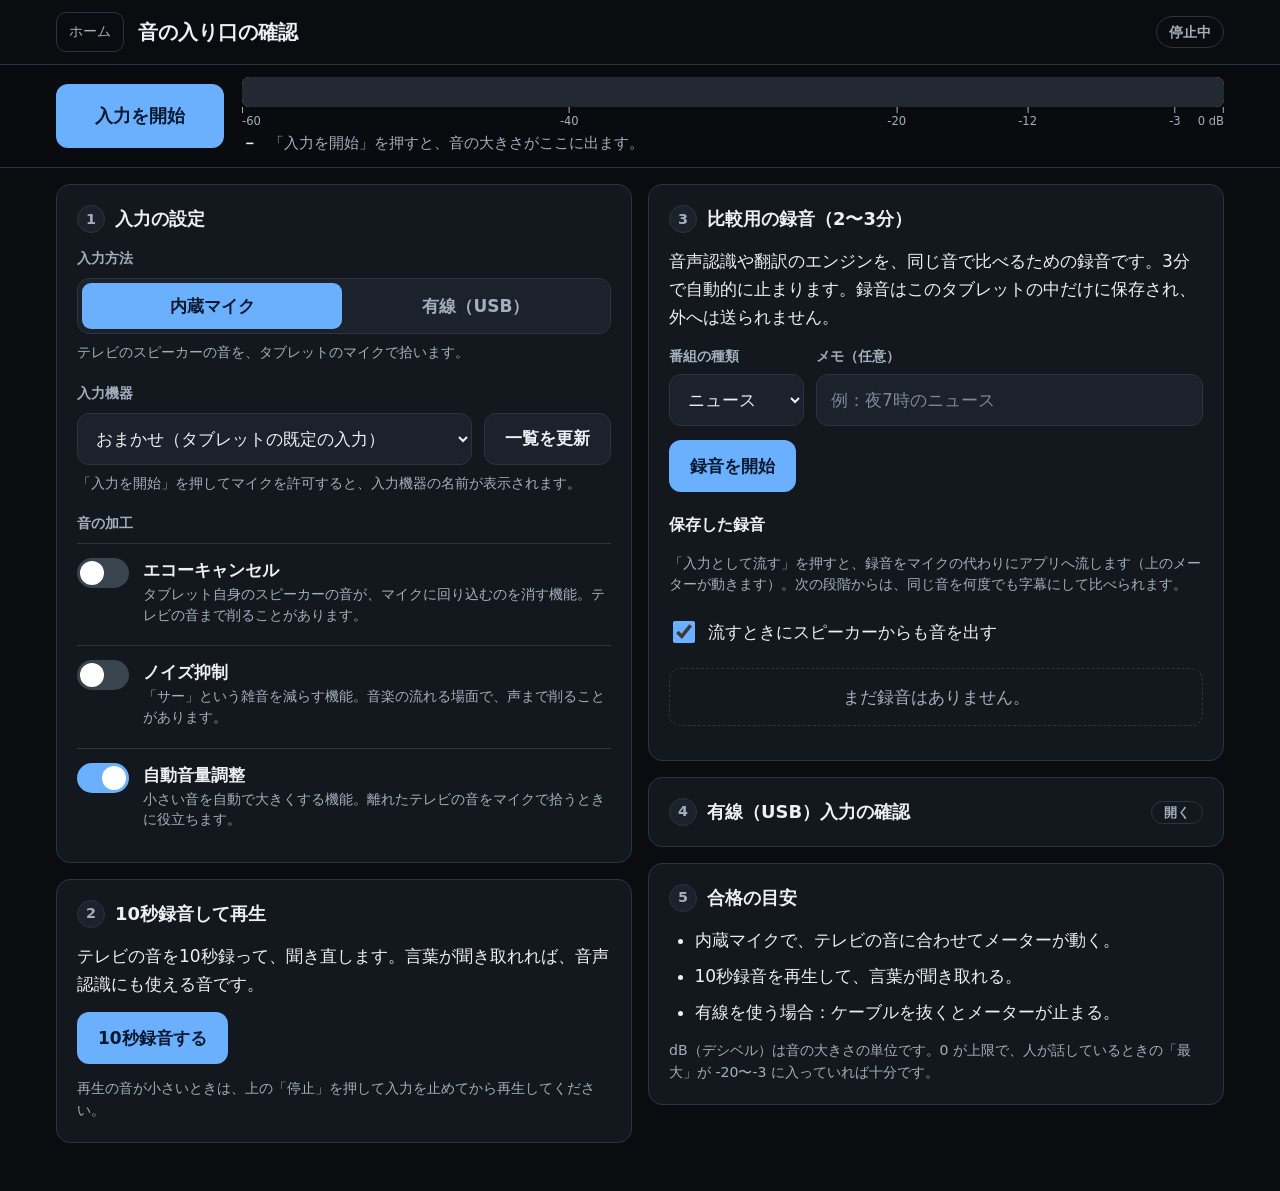
==== check.html @ 7e1a09d6 "フェーズ0：音の入り口の確認ページを追加 入力の選択、レベルメーター（音割れの警告つき）、10秒録音と再生、 端末内に保存する比較用の録音、有線（USB）入力の確認を備えた 確認ページと、今後のフェー" ====
<!doctype html>
<html lang="ja">
<head>
  <meta charset="utf-8">
  <meta name="viewport" content="width=device-width, initial-scale=1">
  <meta name="theme-color" content="#0a0c0f">
  <meta name="robots" content="noindex">
  <title>音の入り口の確認｜やさしい英語字幕</title>
  <link rel="icon" href="data:,">
  <link rel="stylesheet" href="css/style.css">
</head>
<body>
  <header class="top">
    <a class="top-back" href="./">ホーム</a>
    <h1>音の入り口の確認</h1>
    <span id="status" class="pill" data-state="idle">停止中</span>
  </header>

  <!-- 画面の上に貼り付く帯：開始/停止ボタンとレベルメーター -->
  <section class="meterbar" aria-label="入力の大きさ">
    <div class="meterbar-in">
      <button id="btnToggle" class="btn btn-primary btn-big" type="button">入力を開始</button>
      <div class="meter-wrap">
        <div id="meter" class="meter" role="meter" aria-label="入力の大きさ（dB）" aria-valuemin="-60" aria-valuemax="0" aria-valuenow="-60">
          <div id="meterCover" class="meter-cover"></div>
          <div id="meterPeak" class="meter-peak"></div>
        </div>
        <div class="meter-scale" aria-hidden="true">
          <span style="left:0%">-60</span>
          <span style="left:33.33%">-40</span>
          <span style="left:66.67%">-20</span>
          <span style="left:80%">-12</span>
          <span style="left:95%" class="wide-only">-3</span>
          <span style="left:100%">0 dB</span>
        </div>
        <p class="meter-text">
          <span id="meterRead" class="meter-read">－</span>
          <span id="clipBadge" class="badge badge-bad" hidden>音割れ</span>
          <span id="advice" class="advice" data-state="off"></span>
        </p>
      </div>
    </div>
  </section>

  <div class="alert-wrap"><div id="alert" class="alert" role="alert" hidden></div></div>

  <main class="cols">
    <div class="col">
      <section class="card">
        <h2><span class="num">1</span>入力の設定</h2>
        <fieldset id="inputSet" class="plain">
          <legend class="sr-only">入力の設定</legend>

          <div class="field">
            <span class="label">入力方法</span>
            <div class="seg" role="radiogroup" aria-label="入力方法">
              <label><input type="radio" name="mode" id="modeMic" value="mic"><span>内蔵マイク</span></label>
              <label><input type="radio" name="mode" id="modeLine" value="line"><span>有線（USB）</span></label>
            </div>
            <p id="modeHint" class="hint"></p>
          </div>

          <div class="field">
            <label class="label" for="device">入力機器</label>
            <div class="row">
              <select id="device" class="select grow"></select>
              <button id="btnRefresh" class="btn" type="button">一覧を更新</button>
            </div>
            <p id="deviceNote" class="hint"></p>
          </div>

          <div class="field">
            <span class="label">音の加工</span>
            <label class="switch">
              <input type="checkbox" id="chkEc">
              <span class="switch-ui" aria-hidden="true"></span>
              <span class="switch-text"><b>エコーキャンセル</b><small>タブレット自身のスピーカーの音が、マイクに回り込むのを消す機能。テレビの音まで削ることがあります。</small></span>
            </label>
            <label class="switch">
              <input type="checkbox" id="chkNs">
              <span class="switch-ui" aria-hidden="true"></span>
              <span class="switch-text"><b>ノイズ抑制</b><small>「サー」という雑音を減らす機能。音楽の流れる場面で、声まで削ることがあります。</small></span>
            </label>
            <label class="switch">
              <input type="checkbox" id="chkAgc">
              <span class="switch-ui" aria-hidden="true"></span>
              <span class="switch-text"><b>自動音量調整</b><small>小さい音を自動で大きくする機能。離れたテレビの音をマイクで拾うときに役立ちます。</small></span>
            </label>
          </div>
        </fieldset>

        <div id="actual" class="actual" hidden></div>
      </section>

      <section class="card">
        <h2><span class="num">2</span>10秒録音して再生</h2>
        <p>テレビの音を10秒録って、聞き直します。言葉が聞き取れれば、音声認識にも使える音です。</p>
        <div class="row wrap">
          <button id="btnShort" class="btn btn-primary" type="button">10秒録音する</button>
          <span id="shortMsg" class="hint"></span>
        </div>
        <progress id="shortBar" max="10" value="0" hidden></progress>
        <audio id="shortAudio" controls hidden></audio>
        <p class="hint">再生の音が小さいときは、上の「停止」を押して入力を止めてから再生してください。</p>
      </section>
    </div>

    <div class="col">
      <section class="card">
        <h2><span class="num">3</span>比較用の録音（2〜3分）</h2>
        <p>音声認識や翻訳のエンジンを、同じ音で比べるための録音です。3分で自動的に止まります。録音はこのタブレットの中だけに保存され、外へは送られません。</p>
        <div class="row wrap">
          <label class="stack">
            <span class="label">番組の種類</span>
            <select id="genre" class="select">
              <option>ニュース</option>
              <option>情報番組</option>
              <option>バラエティ</option>
              <option>ドラマ</option>
              <option>その他</option>
            </select>
          </label>
          <label class="stack grow">
            <span class="label">メモ（任意）</span>
            <input id="memo" class="input" type="text" maxlength="40" placeholder="例：夜7時のニュース" autocomplete="off">
          </label>
        </div>
        <div class="row wrap">
          <button id="btnLong" class="btn btn-primary" type="button">録音を開始</button>
          <span id="longTime" class="timer" hidden>0:00 / 3:00</span>
          <span id="longMsg" class="hint"></span>
        </div>
        <progress id="longBar" max="180" value="0" hidden></progress>

        <h3>保存した録音 <span id="recTotal" class="hint"></span></h3>
        <p class="hint">「入力として流す」を押すと、録音をマイクの代わりにアプリへ流します（上のメーターが動きます）。次の段階からは、同じ音を何度でも字幕にして比べられます。</p>
        <label class="check"><input type="checkbox" id="chkAudible"> 流すときにスピーカーからも音を出す</label>
        <p id="recEmpty" class="empty">まだ録音はありません。</p>
        <ul id="recList" class="rec-list"></ul>
      </section>

      <section class="card">
        <details>
          <summary><h2><span class="num">4</span>有線（USB）入力の確認</h2></summary>
          <p>USBオーディオインターフェース（テレビの音をUSBでタブレットに入れる機器）が届いてから行います。Android版のChromeには「USBの入力を選んでも、実際は内蔵マイクのまま」という不具合の報告があるため、本当にUSBから入っているかを確かめます。</p>
          <ol class="steps">
            <li>テレビの「スピーカーとイヤホン音声の同時出力」を「する」にして、テレビのイヤホン端子 → USBオーディオインターフェース → タブレットの順につなぐ。</li>
            <li>上の「1 入力の設定」で「有線（USB）」を選び、入力機器でUSBの機器を選んで「入力を開始」を押す。</li>
            <li>テレビの音を出したまま、下の①を押す。</li>
            <li>テレビのイヤホン端子からケーブルを抜き、下の②を押す。</li>
          </ol>
          <div class="measure">
            <div class="row wrap">
              <button id="btnMeasureA" class="btn" type="button">① つないだまま測る（5秒）</button>
              <span id="measureA" class="hint"></span>
            </div>
            <div class="row wrap">
              <button id="btnMeasureB" class="btn" type="button" disabled>② ケーブルを抜いて測る（5秒）</button>
              <span id="measureB" class="hint"></span>
            </div>
            <p id="verdict" class="verdict" hidden></p>
          </div>
          <p class="hint">考え方：USBから入っていれば、ケーブルを抜くと音が止まります。内蔵マイクに戻っていると、テレビのスピーカーの音を拾い続けるので、抜いてもメーターが動きます。</p>
          <h3>ケーブルを抜いても音が入り続けるとき</h3>
          <ol class="steps">
            <li>入力機器を「おまかせ」にして、USB機器を挿したままChromeを開き直す。Androidは、USBの音声機器をつなぐと既定の入力をそちらへ切り替えることがあります。</li>
            <li>それでも内蔵マイクのままなら、このアプリをAndroidアプリとして包み、入力を直接指定する方法があります。必要になった時点でご案内します。</li>
            <li>内蔵マイクで認識が足りていれば、有線は使わずに進めます。</li>
          </ol>
        </details>
      </section>

      <section class="card">
        <h2><span class="num">5</span>合格の目安</h2>
        <ul class="goals">
          <li>内蔵マイクで、テレビの音に合わせてメーターが動く。</li>
          <li>10秒録音を再生して、言葉が聞き取れる。</li>
          <li>有線を使う場合：ケーブルを抜くとメーターが止まる。</li>
        </ul>
        <p class="hint">dB（デシベル）は音の大きさの単位です。0 が上限で、人が話しているときの「最大」が -20〜-3 に入っていれば十分です。</p>
      </section>
    </div>
  </main>

  <script type="module" src="js/check.js"></script>
</body>
</html>
---- css/style.css ----
/* やさしい英語字幕：共通の見た目。黒い背景で、タブレットの指で押しやすい大きさにしている。 */

:root {
  --bg: #0a0c0f;
  --panel: #13181e;
  --panel-2: #1b222b;
  --line: #2b343f;
  --text: #edf1f5;
  --muted: #a3afbc;
  --accent: #6ab0ff;
  --accent-ink: #04182e;
  --ok: #3ddc84;
  --warn: #ffd166;
  --bad: #ff6b6b;
  --bad-ink: #2b0707;
  --radius: 14px;
  --tap: 52px; /* 指で押す部品の最小の高さ */
}

*,
*::before,
*::after {
  box-sizing: border-box;
}

[hidden] {
  display: none !important;
}

html {
  color-scheme: dark;
  -webkit-text-size-adjust: 100%;
}

body {
  margin: 0;
  background: var(--bg);
  color: var(--text);
  font-family: system-ui, -apple-system, "Segoe UI", "Noto Sans JP", "Hiragino Sans", "Yu Gothic UI", Meiryo, sans-serif;
  font-size: 17px;
  line-height: 1.65;
}

h1,
h2,
h3,
p,
ul,
ol {
  margin: 0;
}

a {
  color: var(--accent);
}

.sr-only {
  position: absolute;
  width: 1px;
  height: 1px;
  overflow: hidden;
  clip-path: inset(50%);
  white-space: nowrap;
}

/* ---- いちばん上の見出し ---- */

.top {
  display: flex;
  align-items: center;
  gap: 14px;
  max-width: 1200px;
  margin: 0 auto;
  padding: 12px 16px;
}

.top h1 {
  flex: 1;
  font-size: 1.25rem;
  font-weight: 700;
  line-height: 1.3;
}

.top-back {
  display: inline-flex;
  align-items: center;
  min-height: 40px;
  padding: 0 12px;
  border: 1px solid var(--line);
  border-radius: 10px;
  color: var(--muted);
  font-size: 0.9rem;
  text-decoration: none;
}

.pill {
  flex: none;
  padding: 4px 12px;
  border: 1px solid var(--line);
  border-radius: 999px;
  color: var(--muted);
  font-size: 0.86rem;
  font-weight: 600;
  white-space: nowrap;
}

.pill[data-state="live"] {
  border-color: transparent;
  background: var(--ok);
  color: #052814;
}

.pill[data-state="replay"] {
  border-color: transparent;
  background: var(--accent);
  color: var(--accent-ink);
}

.pill[data-state="starting"] {
  color: var(--text);
}

/* ---- 上に貼り付く帯（開始ボタンとレベルメーター） ---- */

.meterbar {
  position: sticky;
  top: 0;
  z-index: 10;
  border-block: 1px solid var(--line);
  background: rgba(10, 12, 15, 0.94);
  backdrop-filter: blur(8px);
}

.meterbar-in {
  display: grid;
  grid-template-columns: auto minmax(0, 1fr);
  gap: 18px;
  align-items: center;
  max-width: 1200px;
  margin: 0 auto;
  padding: 12px 16px;
}

.meter {
  position: relative;
  height: 30px;
  overflow: hidden;
  border-radius: 8px;
  /* 左から：緑（〜-12dB）、黄（〜-3dB）、赤（〜0dB） */
  background: linear-gradient(90deg, var(--ok) 0 80%, var(--warn) 80% 95%, var(--bad) 95% 100%);
}

.meter-cover {
  position: absolute;
  inset: 0;
  background: #222932;
}

.meter-peak {
  position: absolute;
  top: 0;
  bottom: 0;
  left: 0;
  width: 3px;
  margin-left: -2px;
  background: #fff;
  opacity: 0;
}

.meter-scale {
  position: relative;
  height: 24px;
  color: var(--muted);
  font-size: 0.72rem;
  font-variant-numeric: tabular-nums;
  line-height: 1;
}

.meter-scale span {
  position: absolute;
  top: 0;
  transform: translateX(-50%);
  white-space: nowrap;
}

.meter-scale span::before {
  content: "";
  display: block;
  width: 1px;
  height: 6px;
  margin: 0 auto 3px;
  background: var(--muted);
}

.meter-scale span:first-child {
  transform: none;
}

.meter-scale span:first-child::before {
  margin-left: 0;
}

.meter-scale span:last-child {
  transform: translateX(-100%);
}

.meter-scale span:last-child::before {
  margin-right: 0;
}

.meter-text {
  display: flex;
  flex-wrap: wrap;
  align-items: center;
  gap: 4px 12px;
  min-height: 1.65em;
  font-size: 0.92rem;
}

.meter-read {
  font-variant-numeric: tabular-nums;
  font-weight: 600;
}

.advice {
  color: var(--muted);
}

.advice[data-state="good"] {
  color: var(--ok);
}

.advice[data-state="low"],
.advice[data-state="hot"],
.advice[data-state="silent"] {
  color: var(--warn);
}

.advice[data-state="clip"] {
  color: var(--bad);
}

.badge {
  padding: 1px 10px;
  border-radius: 999px;
  font-size: 0.8rem;
  font-weight: 700;
}

.badge-bad {
  background: var(--bad);
  color: var(--bad-ink);
}

/* ---- お知らせ（エラーなど） ---- */

.alert-wrap {
  max-width: 1200px;
  margin: 0 auto;
  padding: 0 16px;
}

.alert {
  margin-top: 16px;
  padding: 12px 16px;
  border: 1px solid var(--bad);
  border-radius: var(--radius);
  background: rgba(255, 107, 107, 0.12);
}

/* ---- カードの並び ---- */

.cols {
  display: grid;
  grid-template-columns: minmax(0, 1fr) minmax(0, 1fr);
  gap: 16px;
  align-items: start;
  max-width: 1200px;
  margin: 0 auto;
  padding: 16px 16px 48px;
}

.col {
  display: grid;
  gap: 16px;
  min-width: 0;
}

.card {
  display: grid;
  gap: 14px;
  min-width: 0;
  padding: 20px;
  border: 1px solid var(--line);
  border-radius: var(--radius);
  background: var(--panel);
}

.card h2 {
  display: flex;
  align-items: center;
  gap: 10px;
  font-size: 1.12rem;
  line-height: 1.35;
}

.card h3 {
  margin-top: 6px;
  font-size: 1rem;
}

.num {
  display: inline-grid;
  flex: none;
  place-items: center;
  width: 28px;
  height: 28px;
  border-radius: 50%;
  background: var(--panel-2);
  border: 1px solid var(--line);
  color: var(--muted);
  font-size: 0.9rem;
  font-variant-numeric: tabular-nums;
}

.hint {
  color: var(--muted);
  font-size: 0.88rem;
  line-height: 1.55;
}

.hint:empty {
  display: none;
}

.empty {
  padding: 14px;
  border: 1px dashed var(--line);
  border-radius: 12px;
  color: var(--muted);
  text-align: center;
}

/* ---- 入力部品 ---- */

.plain {
  display: grid;
  gap: 18px;
  min-width: 0;
  margin: 0;
  padding: 0;
  border: 0;
}

.plain:disabled {
  opacity: 0.55;
}

.field {
  display: grid;
  gap: 8px;
  min-width: 0;
}

.label {
  color: var(--muted);
  font-size: 0.86rem;
  font-weight: 600;
}

.row {
  display: flex;
  align-items: center;
  gap: 12px;
  min-width: 0;
}

.row.wrap {
  flex-wrap: wrap;
}

.grow {
  flex: 1 1 200px;
  min-width: 0;
}

.stack {
  display: grid;
  gap: 6px;
  min-width: 0;
}

.btn {
  display: inline-flex;
  align-items: center;
  justify-content: center;
  flex: none;
  min-height: var(--tap);
  padding: 0 20px;
  border: 1px solid var(--line);
  border-radius: 12px;
  background: var(--panel-2);
  color: var(--text);
  font: inherit;
  font-weight: 600;
  line-height: 1.3;
  cursor: pointer;
  touch-action: manipulation;
}

.btn:hover {
  border-color: var(--muted);
}

.btn:active {
  transform: translateY(1px);
}

.btn:disabled {
  opacity: 0.45;
  cursor: default;
  transform: none;
}

.btn-primary {
  border-color: transparent;
  background: var(--accent);
  color: var(--accent-ink);
}

.btn-stop,
.btn-danger {
  border-color: transparent;
  background: var(--bad);
  color: var(--bad-ink);
}

.btn-big {
  min-width: 168px;
  min-height: 64px;
  font-size: 1.12rem;
}

.btn-small {
  min-height: 44px;
  padding: 0 14px;
  font-size: 0.92rem;
}

.btn-quiet {
  background: transparent;
  color: var(--muted);
}

.btn-quiet.btn-danger {
  background: var(--bad);
  color: var(--bad-ink);
}

.select,
.input {
  width: 100%;
  min-height: var(--tap);
  padding: 0 14px;
  border: 1px solid var(--line);
  border-radius: 12px;
  background: var(--panel-2);
  color: var(--text);
  font: inherit;
}

.input::placeholder {
  color: #7d8996;
}

:is(.btn, .select, .input, .top-back, summary):focus-visible {
  outline: 3px solid var(--accent);
  outline-offset: 2px;
}

/* 2つから1つを選ぶ切り替え */
.seg {
  display: grid;
  grid-template-columns: 1fr 1fr;
  gap: 4px;
  padding: 4px;
  border: 1px solid var(--line);
  border-radius: 12px;
  background: var(--panel-2);
}

.seg label {
  position: relative;
}

.seg input {
  position: absolute;
  inset: 0;
  margin: 0;
  opacity: 0;
  cursor: pointer;
}

.seg span {
  display: flex;
  align-items: center;
  justify-content: center;
  min-height: 46px;
  border-radius: 9px;
  color: var(--muted);
  font-weight: 600;
}

.seg input:checked + span {
  background: var(--accent);
  color: var(--accent-ink);
}

.seg input:focus-visible + span {
  outline: 3px solid var(--accent);
  outline-offset: 2px;
}

/* オン・オフのスイッチ */
.switch {
  position: relative;
  display: grid;
  grid-template-columns: auto minmax(0, 1fr);
  gap: 14px;
  align-items: start;
  padding: 12px 0;
  border-top: 1px solid var(--line);
  cursor: pointer;
}

.switch input {
  position: absolute;
  width: 1px;
  height: 1px;
  opacity: 0;
}

.switch-ui {
  position: relative;
  width: 52px;
  height: 30px;
  margin-top: 2px;
  border-radius: 999px;
  background: #3a444f;
  transition: background 0.15s;
}

.switch-ui::after {
  content: "";
  position: absolute;
  top: 3px;
  left: 3px;
  width: 24px;
  height: 24px;
  border-radius: 50%;
  background: #fff;
  transition: transform 0.15s;
}

.switch input:checked + .switch-ui {
  background: var(--accent);
}

.switch input:checked + .switch-ui::after {
  transform: translateX(22px);
}

.switch input:focus-visible + .switch-ui {
  outline: 3px solid var(--accent);
  outline-offset: 3px;
}

.switch-text b {
  display: block;
  font-weight: 600;
}

.switch-text small {
  display: block;
  color: var(--muted);
  font-size: 0.86rem;
  line-height: 1.5;
}

.check {
  display: flex;
  align-items: center;
  gap: 10px;
  min-height: 44px;
  cursor: pointer;
}

.check input {
  width: 22px;
  height: 22px;
  accent-color: var(--accent);
}

progress {
  width: 100%;
  height: 10px;
  accent-color: var(--accent);
}

audio {
  width: 100%;
}

.timer {
  font-size: 1.2rem;
  font-variant-numeric: tabular-nums;
  font-weight: 700;
}

/* ---- 実際に使われている入力 ---- */

.actual {
  display: grid;
  gap: 8px;
  padding: 14px 16px;
  border: 1px solid var(--line);
  border-radius: 12px;
  background: var(--panel-2);
}

.actual dl {
  display: grid;
  grid-template-columns: auto minmax(0, 1fr);
  gap: 4px 14px;
  margin: 0;
  font-size: 0.92rem;
}

.actual dt {
  color: var(--muted);
}

.actual dd {
  margin: 0;
  overflow-wrap: anywhere;
}

.actual .warn {
  color: var(--warn);
  font-size: 0.92rem;
}

/* ---- 保存した録音 ---- */

.rec-list {
  display: grid;
  gap: 10px;
  margin: 0;
  padding: 0;
  list-style: none;
}

.rec {
  display: grid;
  gap: 8px;
  padding: 14px;
  border: 1px solid var(--line);
  border-radius: 12px;
  background: var(--panel-2);
}

.rec-name {
  overflow-wrap: anywhere;
  font-weight: 600;
}

.rec-meta {
  color: var(--muted);
  font-size: 0.86rem;
  line-height: 1.5;
  overflow-wrap: anywhere;
}

.rec-actions {
  display: flex;
  flex-wrap: wrap;
  gap: 8px;
}

.rec .btn {
  background: var(--panel);
}

.rec .btn-danger {
  background: var(--bad);
}

/* ---- 有線の確認 ---- */

details > summary {
  border-radius: 8px;
  cursor: pointer;
  list-style: none;
}

details > summary::-webkit-details-marker {
  display: none;
}

details > summary h2::after {
  content: "開く";
  margin-left: auto;
  padding: 2px 12px;
  border: 1px solid var(--line);
  border-radius: 999px;
  color: var(--muted);
  font-size: 0.8rem;
  font-weight: 600;
}

details[open] > summary h2::after {
  content: "閉じる";
}

details[open] > summary {
  margin-bottom: 14px;
}

details > :not(summary) + :not(summary) {
  margin-top: 14px;
}

.steps,
.goals {
  display: grid;
  gap: 8px;
  padding-left: 1.5em;
}

.measure {
  display: grid;
  gap: 12px;
  padding: 14px;
  border: 1px solid var(--line);
  border-radius: 12px;
  background: var(--panel-2);
}

.verdict {
  padding: 10px 14px;
  border-radius: 10px;
  font-weight: 600;
}

.verdict[data-kind="ok"] {
  background: rgba(61, 220, 132, 0.14);
  color: var(--ok);
}

.verdict[data-kind="warn"] {
  background: rgba(255, 209, 102, 0.14);
  color: var(--warn);
}

.verdict[data-kind="bad"] {
  background: rgba(255, 107, 107, 0.14);
  color: var(--bad);
}

/* ---- ホーム ---- */

.home {
  display: grid;
  gap: 20px;
  max-width: 760px;
  margin: 0 auto;
  padding: 32px 16px 48px;
}

.home h1 {
  font-size: 1.7rem;
  line-height: 1.3;
}

.lead {
  color: var(--muted);
}

.tile {
  display: grid;
  gap: 4px;
  padding: 20px;
  border: 1px solid var(--line);
  border-radius: var(--radius);
  background: var(--panel);
  color: var(--text);
  text-decoration: none;
}

.tile:hover,
.tile:focus-visible {
  border-color: var(--accent);
  outline: none;
}

.tile b {
  color: var(--accent);
  font-size: 1.12rem;
}

.tile span {
  color: var(--muted);
  font-size: 0.92rem;
}

.phases {
  display: grid;
  gap: 6px;
  margin: 0;
  padding: 0;
  list-style: none;
}

.phases li {
  display: flex;
  gap: 12px;
  align-items: baseline;
  padding: 10px 0;
  border-top: 1px solid var(--line);
  color: var(--muted);
}

.phases li[data-done] {
  color: var(--text);
}

.phases .tag {
  flex: none;
  width: 5.5em;
  font-size: 0.86rem;
  font-weight: 600;
}

.phases li[data-done] .tag {
  color: var(--ok);
}

/* ---- 幅の狭い画面（スマホや縦向き） ---- */

@media (max-width: 860px) {
  .cols {
    grid-template-columns: minmax(0, 1fr);
  }
}

@media (max-width: 600px) {
  body {
    font-size: 16px;
  }

  .meterbar-in {
    grid-template-columns: minmax(0, 1fr);
    gap: 10px;
  }

  .btn-big {
    min-height: 56px;
  }

  .card {
    padding: 16px;
  }

  .wide-only {
    display: none;
  }
}

@media (prefers-reduced-motion: reduce) {
  .switch-ui,
  .switch-ui::after {
    transition: none;
  }
}
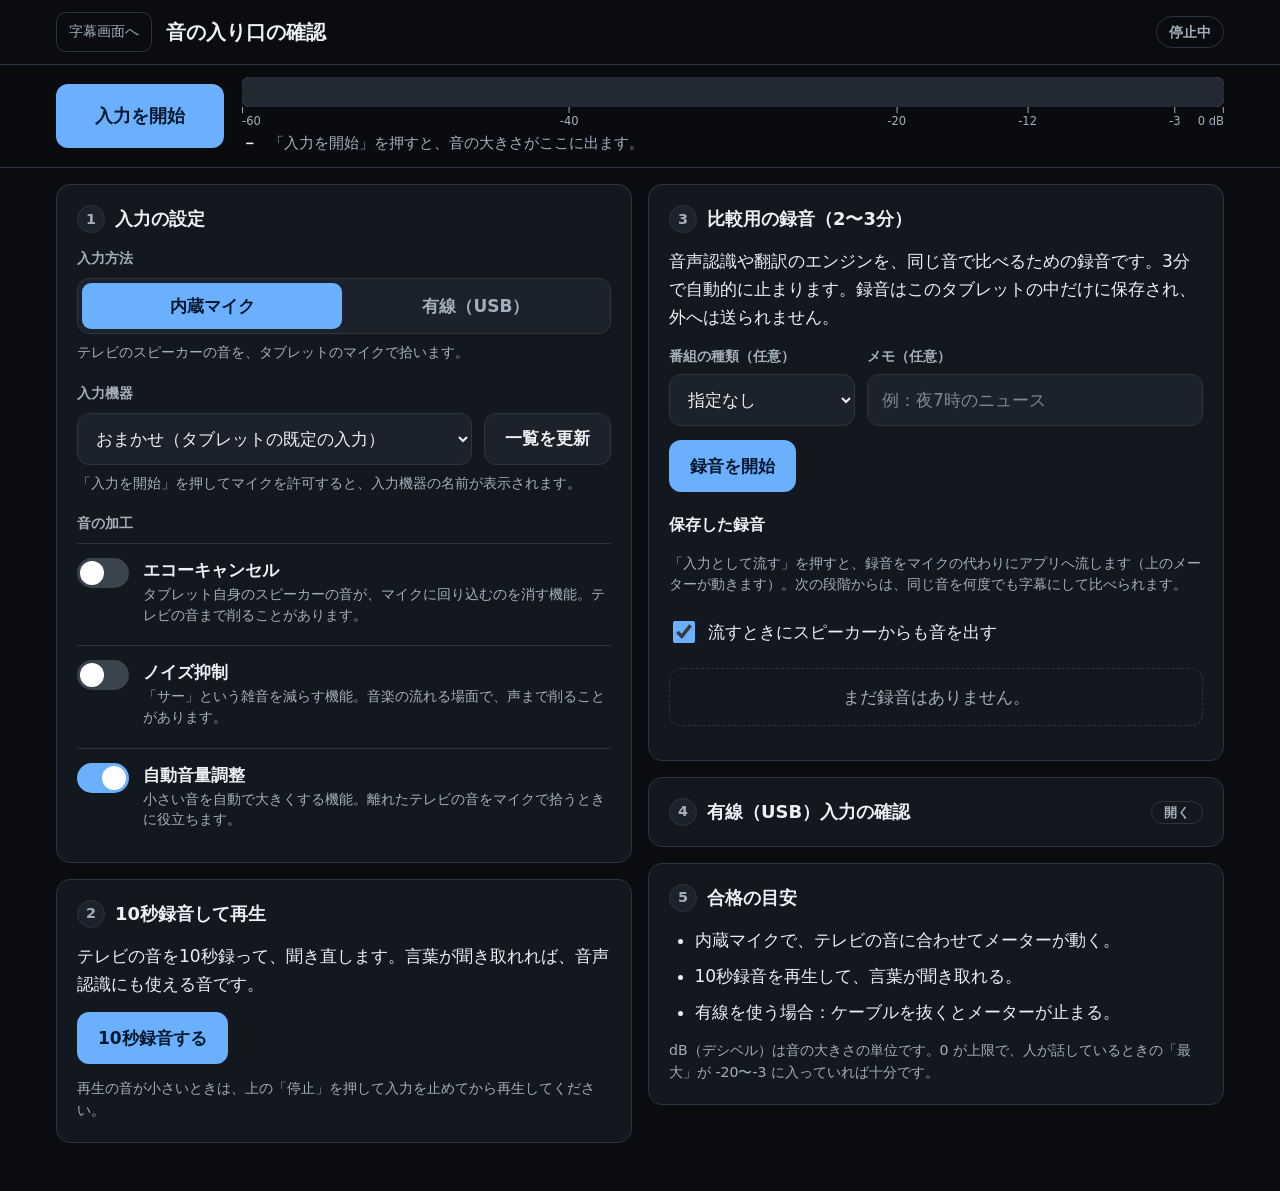
==== commit d2e46ded: "フェーズ1：音声認識と翻訳をつないだ字幕画面を追加 - 字幕画面（index.html）：Sonioxの速報訳を灰色で出し、Claudeの確定訳に置き換える - 英語のレベル（CEFR A1〜C1、初" ====
--- a/check.html
+++ b/check.html
@@ -11,7 +11,7 @@
 </head>
 <body>
   <header class="top">
-    <a class="top-back" href="./">ホーム</a>
+    <a class="top-back" href="./">字幕画面へ</a>
     <h1>音の入り口の確認</h1>
     <span id="status" class="pill" data-state="idle">停止中</span>
   </header>
@@ -111,13 +111,14 @@
         <p>音声認識や翻訳のエンジンを、同じ音で比べるための録音です。3分で自動的に止まります。録音はこのタブレットの中だけに保存され、外へは送られません。</p>
         <div class="row wrap">
           <label class="stack">
-            <span class="label">番組の種類</span>
+            <span class="label">番組の種類（任意）</span>
             <select id="genre" class="select">
+              <option value="">指定なし</option>
+              <option>ドキュメンタリー</option>
+              <option>情報番組</option>
               <option>ニュース</option>
-              <option>情報番組</option>
+              <option>ドラマ</option>
               <option>バラエティ</option>
-              <option>ドラマ</option>
-              <option>その他</option>
             </select>
           </label>
           <label class="stack grow">
